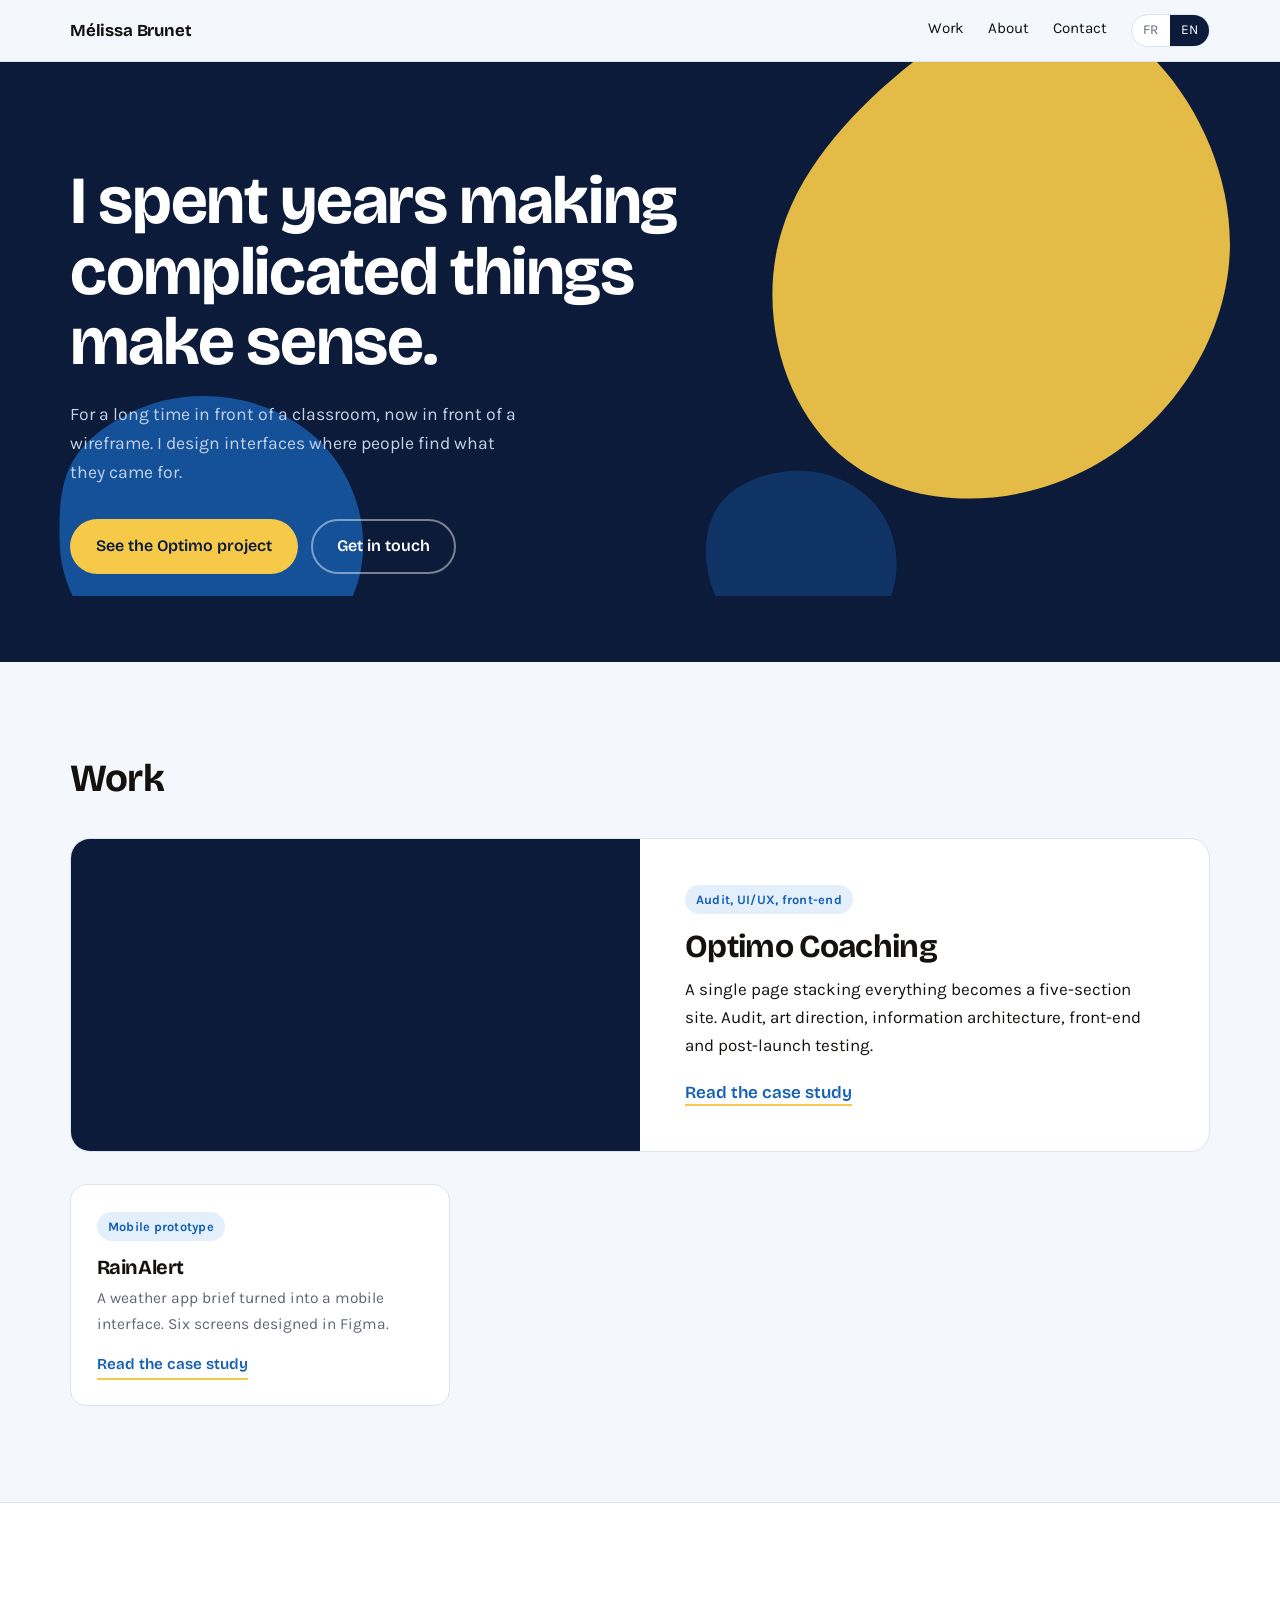
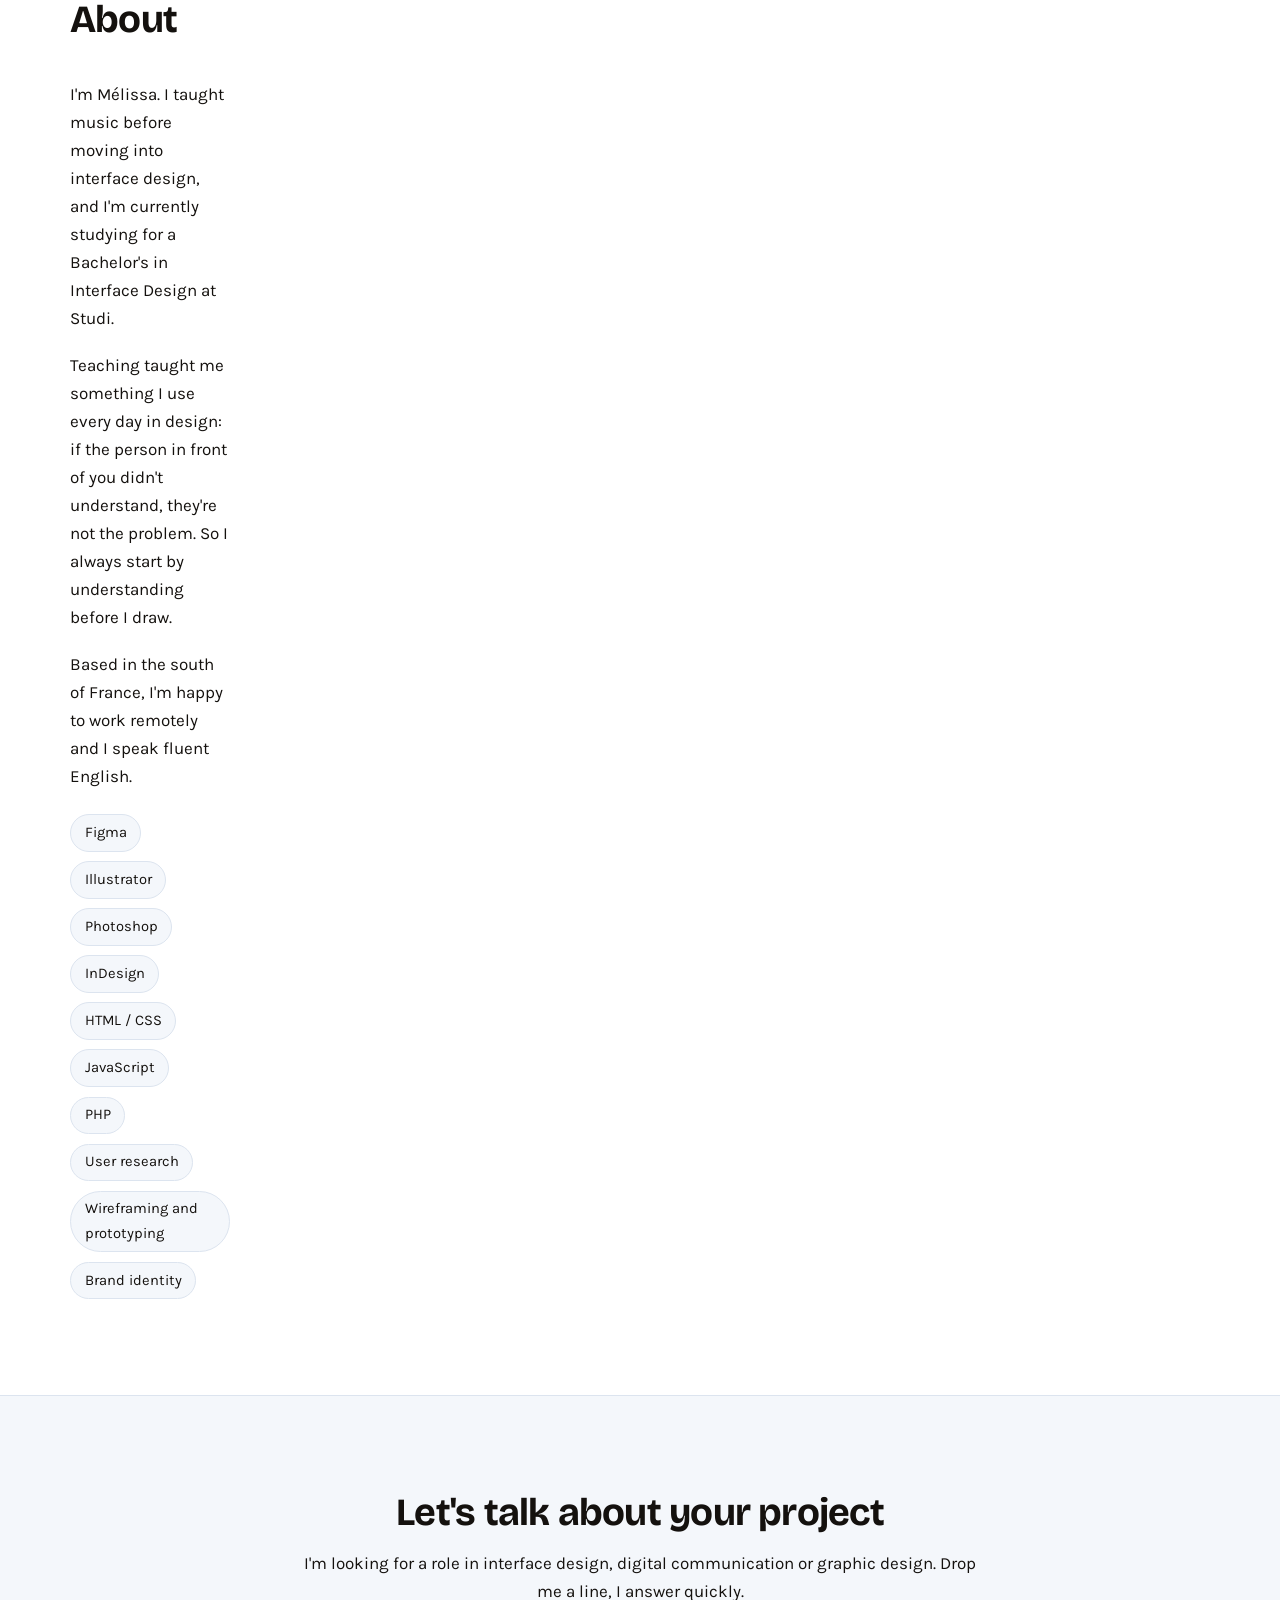
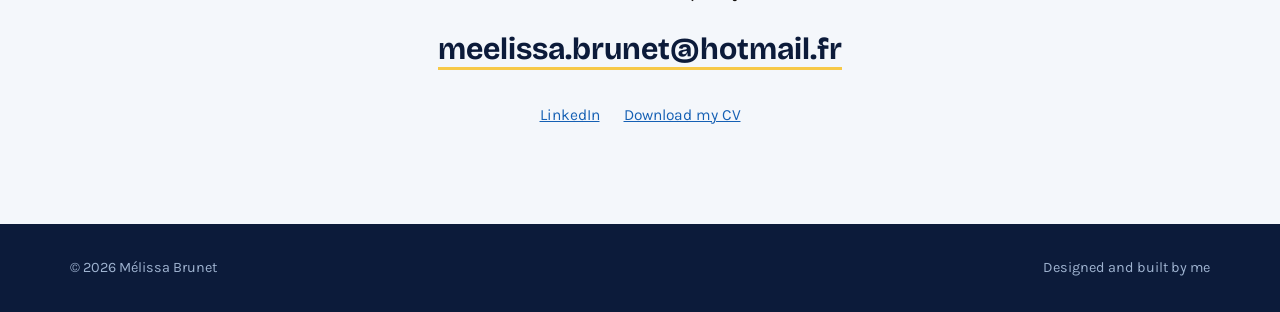
==== index.html @ eacd8da5 "Add files via upload" ====
<!DOCTYPE html>
<html lang="fr">
<head>
<meta charset="utf-8">
<meta name="viewport" content="width=device-width, initial-scale=1">
<title>Mélissa Brunet — Designer d'interfaces</title>
<meta name="description" content="Portfolio de Mélissa Brunet, designer d'interfaces UI/UX basée dans le Var.">
<link rel="preconnect" href="https://fonts.googleapis.com">
<link rel="preconnect" href="https://fonts.gstatic.com" crossorigin>
<link href="https://fonts.googleapis.com/css2?family=Bricolage+Grotesque:opsz,wght@12..96,600;12..96,700&family=Karla:wght@400;600&display=swap" rel="stylesheet">
<link rel="stylesheet" href="style.css">
</head>
<body>

<header class="entete">
  <div class="contenu entete-interieur">
    <a class="marque" href="index.html">Mélissa Brunet</a>
    <nav class="nav">
      <a class="lien-nav" href="#projets" data-fr="Projets" data-en="Work">Projets</a>
      <a class="lien-nav" href="#apropos" data-fr="À propos" data-en="About">À propos</a>
      <a class="lien-nav" href="#contact" data-fr="Contact" data-en="Contact">Contact</a>
      <div class="langue" role="group" aria-label="Langue">
        <button type="button" data-langue="fr" aria-pressed="true">FR</button>
        <button type="button" data-langue="en" aria-pressed="false">EN</button>
      </div>
    </nav>
  </div>
</header>

<main>

  <!-- ACCROCHE -->
  <section class="accroche">
    <svg class="formes" viewBox="0 0 1200 500" preserveAspectRatio="xMidYMid slice" aria-hidden="true">
      <path fill="#F7C948" opacity="0.92" d="M1035 -40c70 40 120 130 118 215 -2 85 -56 165 -130 205 -74 40 -168 40 -228 -6 -60 -46 -86 -138 -62 -216 24 -78 98 -142 158 -184 60 -42 106 -62 144 -14z"/>
      <path fill="#1C7FE8" opacity="0.55" d="M120 330c58 -30 132 -18 176 22 44 40 58 108 30 158 -28 50 -98 82 -158 70 -60 -12 -110 -68 -112 -128 -2 -60 6 -92 64 -122z"/>
      <path fill="#1560B4" opacity="0.35" d="M690 400c40 -26 96 -22 128 12 32 34 30 92 -6 122 -36 30 -96 28 -126 -8 -30 -36 -36 -100 4 -126z"/>
    </svg>

    <div class="contenu accroche-grille">
      <div class="apparition">
        <h1 data-fr="J'ai passé des années à rendre le compliqué compréhensible."
            data-en="I spent years making complicated things make sense.">J'ai passé des années à rendre le compliqué compréhensible.</h1>
        <p data-fr="Longtemps devant une classe, aujourd'hui devant une maquette. Je conçois des interfaces où l'on trouve ce que l'on cherche."
           data-en="For a long time in front of a classroom, now in front of a wireframe. I design interfaces where people find what they came for.">Longtemps devant une classe, aujourd'hui devant une maquette. Je conçois des interfaces où l'on trouve ce que l'on cherche.</p>
        <div class="boutons">
          <a class="bouton bouton-plein" href="optimo.html" data-fr="Voir le projet Optimo" data-en="See the Optimo project">Voir le projet Optimo</a>
          <a class="bouton bouton-contour" href="#contact" data-fr="Me contacter" data-en="Get in touch">Me contacter</a>
        </div>
      </div>

      <!-- Ta photo ou une illustration de toi : images/portrait.png -->
      <div class="portrait">
        <img src="images/portrait.png" alt="Portrait de Mélissa Brunet" onerror="if(!this.dataset.essai){this.dataset.essai=1;this.src=this.src.replace(/\.png$/,'.jpg');}else{this.style.display='none';}">
      </div>
    </div>
  </section>

  <!-- PROJETS -->
  <section class="section" id="projets">
    <div class="contenu">
      <h2 class="section-titre" data-fr="Projets" data-en="Work">Projets</h2>

      <a class="projet-phare" href="optimo.html">
        <div class="projet-visuel">
          <!-- images/optimo-apercu.png -->
          <img src="images/optimo-apercu.png" alt="Aperçu du site Optimo Coaching après refonte" onerror="if(!this.dataset.essai){this.dataset.essai=1;this.src=this.src.replace(/\.png$/,'.jpg');}else{this.style.display='none';}">
        </div>
        <div class="projet-texte">
          <span class="etiquette" data-fr="Audit, UI/UX, intégration" data-en="Audit, UI/UX, front-end">Audit, UI/UX, intégration</span>
          <h3>Optimo Coaching</h3>
          <p data-fr="Une page unique qui empilait tout devient un site en cinq entrées. Audit, direction artistique, arborescence, intégration et test après la mise en ligne."
             data-en="A single page stacking everything becomes a five-section site. Audit, art direction, information architecture, front-end and post-launch testing.">Une page unique qui empilait tout devient un site en cinq entrées. Audit, direction artistique, arborescence, intégration et test après la mise en ligne.</p>
          <span class="lire" data-fr="Lire l'étude de cas" data-en="Read the case study">Lire l'étude de cas</span>
        </div>
      </a>

      <div class="projets-secondaires">
        <a class="projet-petit" href="meteo.html">
          <span class="etiquette" data-fr="Prototype mobile" data-en="Mobile prototype">Prototype mobile</span>
          <h3>RainAlert</h3>
          <p data-fr="Un cahier des charges d'application météo traduit en interface mobile. Six écrans maquetés sur Figma."
             data-en="A weather app brief turned into a mobile interface. Six screens designed in Figma.">Un cahier des charges d'application météo traduit en interface mobile. Six écrans maquetés sur Figma.</p>
          <span class="lire" data-fr="Lire l'étude de cas" data-en="Read the case study">Lire l'étude de cas</span>
        </a>

      </div>
    </div>
  </section>

  <!-- À PROPOS -->
  <section class="section apropos" id="apropos">
    <div class="contenu apropos-grille">
      <img src="images/portrait.png" alt="" onerror="if(!this.dataset.essai){this.dataset.essai=1;this.src=this.src.replace(/\.png$/,'.jpg');}else{this.style.display='none';}">
      <div>
        <h2 class="section-titre" data-fr="À propos" data-en="About">À propos</h2>
        <p data-fr="Je m'appelle Mélissa. J'ai enseigné la musique avant de me tourner vers le design d'interfaces, et je prépare un Bachelor Design d'interfaces chez Studi."
           data-en="I'm Mélissa. I taught music before moving into interface design, and I'm currently studying for a Bachelor's in Interface Design at Studi.">Je m'appelle Mélissa. J'ai enseigné la musique avant de me tourner vers le design d'interfaces, et je prépare un Bachelor Design d'interfaces chez Studi.</p>
        <p data-fr="L'enseignement m'a appris une chose que je retrouve chaque jour en design : si la personne en face n'a pas compris, ce n'est pas elle qui a un problème. Je commence donc toujours par comprendre avant de dessiner."
           data-en="Teaching taught me something I use every day in design: if the person in front of you didn't understand, they're not the problem. So I always start by understanding before I draw.">L'enseignement m'a appris une chose que je retrouve chaque jour en design : si la personne en face n'a pas compris, ce n'est pas elle qui a un problème. Je commence donc toujours par comprendre avant de dessiner.</p>
        <p data-fr="Basée dans le Var, je travaille volontiers à distance et je parle anglais couramment."
           data-en="Based in the south of France, I'm happy to work remotely and I speak fluent English.">Basée dans le Var, je travaille volontiers à distance et je parle anglais couramment.</p>

        <ul class="competences">
          <li>Figma</li>
          <li>Illustrator</li>
          <li>Photoshop</li>
          <li>InDesign</li>
          <li>HTML / CSS</li>
          <li>JavaScript</li>
          <li>PHP</li>
          <li data-fr="Recherche utilisateur" data-en="User research">Recherche utilisateur</li>
          <li data-fr="Wireframing et prototypage" data-en="Wireframing and prototyping">Wireframing et prototypage</li>
          <li data-fr="Identité visuelle" data-en="Brand identity">Identité visuelle</li>
        </ul>
      </div>
    </div>
  </section>

  <!-- CONTACT -->
  <section class="section contact" id="contact">
    <div class="contenu-etroit">
      <h2 class="section-titre" data-fr="Parlons de votre projet" data-en="Let's talk about your project">Parlons de votre projet</h2>
      <p data-fr="Je cherche un poste en design d'interfaces, en communication digitale ou en création graphique. Écrivez-moi, je réponds vite."
         data-en="I'm looking for a role in interface design, digital communication or graphic design. Drop me a line, I answer quickly.">Je cherche un poste en design d'interfaces, en communication digitale ou en création graphique. Écrivez-moi, je réponds vite.</p>
      <p><a class="courriel" href="mailto:meelissa.brunet@hotmail.fr">meelissa.brunet@hotmail.fr</a></p>
      <div class="liens-contact">
        <a href="https://www.linkedin.com/in/melissa-brunet-b403a0109/" target="_blank" rel="noopener">LinkedIn</a>
        <!-- Dépose tes deux CV en PDF à la racine du dossier, nommés exactement :
             cv-melissa-brunet-fr.pdf  et  cv-melissa-brunet-en.pdf -->
        <a href="cv-melissa-brunet-fr.pdf" download
           data-fr="Télécharger mon CV" data-en="Download my CV"
           data-fr-href="cv-melissa-brunet-fr.pdf" data-en-href="cv-melissa-brunet-en.pdf">Télécharger mon CV</a>
      </div>
    </div>
  </section>

</main>

<footer class="pied">
  <div class="contenu">
    <span>© 2026 Mélissa Brunet</span>
    <span data-fr="Conçu et intégré par mes soins" data-en="Designed and built by me">Conçu et intégré par mes soins</span>
  </div>
</footer>

<script src="script.js"></script>
</body>
</html>
---- style.css ----
/* ============================================
   Portfolio Mélissa Brunet
   Palette et styles — modifiable ici uniquement
   ============================================ */

:root {
  --encre:   #0C1B3A;   /* bleu nuit, fond de l'accroche */
  --bleu:    #1C7FE8;   /* bleu vif, liens et accents */
  --bleu-fonce: #1560B4;
  --jaune:   #F7C948;   /* jaune chaud */
  --papier:  #F4F7FB;   /* fond clair légèrement bleuté */
  --blanc:   #FFFFFF;
  --texte:   #14110E;
  --gris:    #5F6672;
  --trait:   #DCE4EF;

  --large: 1140px;
  --etroit: 680px;
}

/* --- Base --- */

*, *::before, *::after { box-sizing: border-box; }

html { scroll-behavior: smooth; }

body {
  margin: 0;
  background: var(--papier);
  color: var(--texte);
  font-family: "Karla", system-ui, -apple-system, sans-serif;
  font-size: 1.0625rem;
  line-height: 1.65;
  -webkit-font-smoothing: antialiased;
}

h1, h2, h3, h4 {
  font-family: "Bricolage Grotesque", Georgia, sans-serif;
  font-weight: 700;
  line-height: 1.05;
  letter-spacing: -0.02em;
  margin: 0;
}

p { margin: 0 0 1.1em; max-width: 68ch; }

a { color: var(--bleu-fonce); }

img { max-width: 100%; display: block; }

:focus-visible {
  outline: 3px solid var(--bleu);
  outline-offset: 3px;
  border-radius: 4px;
}

.contenu {
  width: min(100% - 3rem, var(--large));
  margin-inline: auto;
}

.contenu-etroit {
  width: min(100% - 3rem, var(--etroit));
  margin-inline: auto;
}

/* --- En-tête --- */

.entete {
  position: sticky;
  top: 0;
  z-index: 50;
  background: rgba(244, 247, 251, 0.92);
  backdrop-filter: blur(8px);
  border-bottom: 1px solid var(--trait);
}

.entete-interieur {
  display: flex;
  align-items: center;
  justify-content: space-between;
  gap: 1.5rem;
  padding: 0.9rem 0;
}

.marque {
  font-family: "Bricolage Grotesque", sans-serif;
  font-weight: 700;
  font-size: 1.05rem;
  letter-spacing: -0.01em;
  text-decoration: none;
  color: var(--texte);
}

.nav {
  display: flex;
  align-items: center;
  gap: 1.5rem;
  font-size: 0.95rem;
}

.nav a {
  color: var(--texte);
  text-decoration: none;
  padding-bottom: 2px;
  border-bottom: 2px solid transparent;
}

.nav a:hover { border-bottom-color: var(--jaune); }

.langue {
  display: inline-flex;
  border: 1px solid var(--trait);
  border-radius: 999px;
  overflow: hidden;
  background: var(--blanc);
}

.langue button {
  font: inherit;
  font-size: 0.85rem;
  padding: 0.25rem 0.7rem;
  border: 0;
  background: transparent;
  color: var(--gris);
  cursor: pointer;
}

.langue button[aria-pressed="true"] {
  background: var(--encre);
  color: var(--blanc);
}

/* --- Accroche --- */

.accroche {
  position: relative;
  background: var(--encre);
  color: var(--blanc);
  overflow: hidden;
  padding: clamp(3.5rem, 9vw, 6.5rem) 0 clamp(3.5rem, 8vw, 5.5rem);
}

.accroche-grille {
  position: relative;
  z-index: 2;
  display: grid;
  grid-template-columns: minmax(0, 1.25fr) minmax(0, 0.75fr);
  gap: 3rem;
  align-items: center;
}

.accroche h1 {
  font-size: clamp(2.4rem, 6.2vw, 4.2rem);
  max-width: 16ch;
  margin-bottom: 1.4rem;
}

.accroche p {
  color: #C3D2E8;
  font-size: 1.1rem;
  max-width: 46ch;
}

.formes {
  position: absolute;
  inset: 0;
  z-index: 1;
  pointer-events: none;
}

.portrait {
  position: relative;
  z-index: 3;
  justify-self: center;
  width: min(100%, 300px);
}

.portrait img { border-radius: 50%; }

.boutons {
  display: flex;
  flex-wrap: wrap;
  gap: 0.8rem;
  margin-top: 2rem;
}

.bouton {
  display: inline-block;
  font-family: "Bricolage Grotesque", sans-serif;
  font-weight: 600;
  font-size: 1rem;
  text-decoration: none;
  padding: 0.75rem 1.5rem;
  border-radius: 999px;
  border: 2px solid transparent;
  transition: transform 0.12s ease;
}

.bouton-plein {
  background: var(--jaune);
  color: var(--encre);
}

.bouton-contour {
  border-color: rgba(255, 255, 255, 0.45);
  color: var(--blanc);
}

.bouton:hover { transform: translateY(-2px); }

/* --- Sections --- */

.section { padding: clamp(3.5rem, 8vw, 6rem) 0; }

.section-titre {
  font-size: clamp(1.7rem, 3.5vw, 2.4rem);
  margin-bottom: 2.5rem;
}

/* --- Projets --- */

.projet-phare {
  display: grid;
  grid-template-columns: minmax(0, 1fr) minmax(0, 1fr);
  gap: 0;
  background: var(--blanc);
  border: 1px solid var(--trait);
  border-radius: 20px;
  overflow: hidden;
  text-decoration: none;
  color: inherit;
  margin-bottom: 2rem;
}

.projet-phare:hover { border-color: var(--bleu); }

.projet-visuel {
  background: var(--encre);
  min-height: 280px;
  display: flex;
  align-items: center;
  justify-content: center;
}

.projet-visuel img {
  width: 100%;
  height: 100%;
  object-fit: cover;
}

.projet-texte { padding: clamp(1.8rem, 4vw, 2.8rem); }

.projet-texte h3 {
  font-size: clamp(1.5rem, 3vw, 2rem);
  margin-bottom: 0.7rem;
}

.etiquette {
  display: inline-block;
  font-size: 0.8rem;
  font-weight: 700;
  letter-spacing: 0.02em;
  color: var(--bleu-fonce);
  background: #E4EFFC;
  padding: 0.25rem 0.7rem;
  border-radius: 999px;
  margin-bottom: 1rem;
}

.lire {
  font-family: "Bricolage Grotesque", sans-serif;
  font-weight: 600;
  color: var(--bleu-fonce);
  border-bottom: 2px solid var(--jaune);
  padding-bottom: 1px;
}

.projets-secondaires {
  display: grid;
  grid-template-columns: repeat(auto-fit, minmax(260px, 380px));
  justify-content: start;
  gap: 1.5rem;
}

.projet-petit {
  background: var(--blanc);
  border: 1px solid var(--trait);
  border-radius: 16px;
  padding: 1.6rem;
}

a.projet-petit { text-decoration: none; color: inherit; display: block; }
a.projet-petit:hover { border-color: var(--bleu); }

.projet-petit .lire { display: inline-block; margin-top: 0.9rem; font-size: 0.95rem; }

.projet-petit h3 {
  font-size: 1.25rem;
  margin-bottom: 0.5rem;
}

.projet-petit p {
  font-size: 0.97rem;
  color: var(--gris);
  margin-bottom: 0;
}

/* --- À propos --- */

.apropos {
  background: var(--blanc);
  border-top: 1px solid var(--trait);
  border-bottom: 1px solid var(--trait);
}

.apropos-grille {
  display: grid;
  grid-template-columns: 160px minmax(0, 1fr);
  gap: 2.5rem;
  align-items: start;
}

.apropos-grille img { border-radius: 50%; }

/* --- Compétences --- */

.competences {
  display: flex;
  flex-wrap: wrap;
  gap: 0.6rem;
  padding: 0;
  margin: 1.5rem 0 0;
  list-style: none;
}

.competences li {
  font-size: 0.92rem;
  background: var(--papier);
  border: 1px solid var(--trait);
  border-radius: 999px;
  padding: 0.35rem 0.85rem;
}

/* --- Contact --- */

.contact { text-align: center; }

.contact h2 { margin-bottom: 1rem; }

.contact p { margin-inline: auto; }

.courriel {
  font-family: "Bricolage Grotesque", sans-serif;
  font-size: clamp(1.2rem, 3.5vw, 1.9rem);
  font-weight: 700;
  color: var(--encre);
  text-decoration: none;
  border-bottom: 3px solid var(--jaune);
}

.liens-contact {
  display: flex;
  justify-content: center;
  gap: 1.5rem;
  margin-top: 1.8rem;
  font-size: 0.97rem;
}

/* --- Pied de page --- */

.pied {
  background: var(--encre);
  color: #9FB3D0;
  font-size: 0.9rem;
  padding: 2rem 0;
}

.pied .contenu {
  display: flex;
  flex-wrap: wrap;
  justify-content: space-between;
  gap: 1rem;
}

.pied a { color: #C3D2E8; }

/* ============================================
   Page d'étude de cas
   ============================================ */

.cas-entete {
  background: var(--encre);
  color: var(--blanc);
  padding: clamp(3rem, 7vw, 5rem) 0;
}

.cas-entete h1 {
  font-size: clamp(2rem, 5vw, 3.2rem);
  max-width: 20ch;
  margin-bottom: 1.2rem;
}

.cas-entete p { color: #C3D2E8; }

.fiche {
  display: grid;
  grid-template-columns: repeat(auto-fit, minmax(160px, 1fr));
  gap: 1.5rem;
  margin-top: 2.5rem;
  padding-top: 2rem;
  border-top: 1px solid rgba(255, 255, 255, 0.18);
}

.fiche div { font-size: 0.95rem; }

.fiche dt {
  color: var(--jaune);
  font-weight: 700;
  margin-bottom: 0.2rem;
}

.fiche dd { margin: 0; color: var(--blanc); }

.cas-corps { padding: clamp(3rem, 7vw, 5rem) 0; }

.cas-corps h2 {
  font-size: clamp(1.5rem, 3.2vw, 2.1rem);
  margin: 3rem 0 1.2rem;
}

.cas-corps h2:first-child { margin-top: 0; }

.cas-corps h3 {
  font-size: 1.2rem;
  margin: 2rem 0 0.7rem;
}

.cas-corps ul { max-width: 68ch; padding-left: 1.2rem; }

.cas-corps li { margin-bottom: 0.5rem; }

.avant-apres {
  display: grid;
  grid-template-columns: repeat(auto-fit, minmax(280px, 1fr));
  gap: 1.5rem;
  margin: 2rem 0;
}

.avant-apres figure { margin: 0; }

.avant-apres img {
  width: 100%;
  border: 1px solid var(--trait);
  border-radius: 12px;
  background: var(--blanc);
}

.avant-apres figcaption {
  font-size: 0.9rem;
  color: var(--gris);
  margin-top: 0.6rem;
}

.encadre {
  background: var(--blanc);
  border-left: 4px solid var(--jaune);
  border-radius: 0 12px 12px 0;
  padding: 1.4rem 1.6rem;
  margin: 2rem 0;
}

.encadre p:last-child { margin-bottom: 0; }

.note {
  font-size: 0.92rem;
  color: var(--gris);
  font-style: italic;
}

.retour {
  display: inline-block;
  margin-top: 3rem;
  font-family: "Bricolage Grotesque", sans-serif;
  font-weight: 600;
  color: var(--bleu-fonce);
  text-decoration: none;
  border-bottom: 2px solid var(--jaune);
}

/* --- Apparition à l'ouverture --- */

.apparition {
  animation: monter 0.7s cubic-bezier(0.22, 1, 0.36, 1) both;
}

@keyframes monter {
  from { opacity: 0; transform: translateY(18px); }
  to   { opacity: 1; transform: none; }
}

/* --- Mobile --- */

@media (max-width: 820px) {
  .accroche-grille { grid-template-columns: 1fr; gap: 2rem; }
  .portrait { width: min(60%, 220px); justify-self: start; }
  .projet-phare { grid-template-columns: 1fr; }
  .projet-visuel { min-height: 200px; }
  .apropos-grille { grid-template-columns: 1fr; gap: 1.5rem; }
  .apropos-grille img { width: 130px; }
  .nav { gap: 1rem; font-size: 0.9rem; }
}

@media (max-width: 520px) {
  .nav .lien-nav { display: none; }
}

@media (prefers-reduced-motion: reduce) {
  html { scroll-behavior: auto; }
  .apparition { animation: none; }
  .bouton:hover { transform: none; }
}

/* --- Écrans d'application --- */

.ecrans {
  display: grid;
  grid-template-columns: repeat(auto-fit, minmax(200px, 1fr));
  gap: 1.5rem;
  margin: 2rem 0 2.5rem;
}

.ecrans figure { margin: 0; }

.ecrans img {
  width: 100%;
  border: 1px solid var(--trait);
  border-radius: 14px;
  background: var(--blanc);
}

.ecrans figcaption {
  font-size: 0.88rem;
  color: var(--gris);
  margin-top: 0.6rem;
}

/* --- Prototype Figma intégré --- */

.figma {
  margin: 2rem 0 2.5rem;
}

.figma iframe {
  width: 100%;
  height: 620px;
  border: 1px solid var(--trait);
  border-radius: 14px;
  background: var(--blanc);
  display: block;
}

.figma figcaption {
  font-size: 0.88rem;
  color: var(--gris);
  margin-top: 0.7rem;
}

@media (max-width: 640px) {
  .figma iframe { height: 460px; }
}
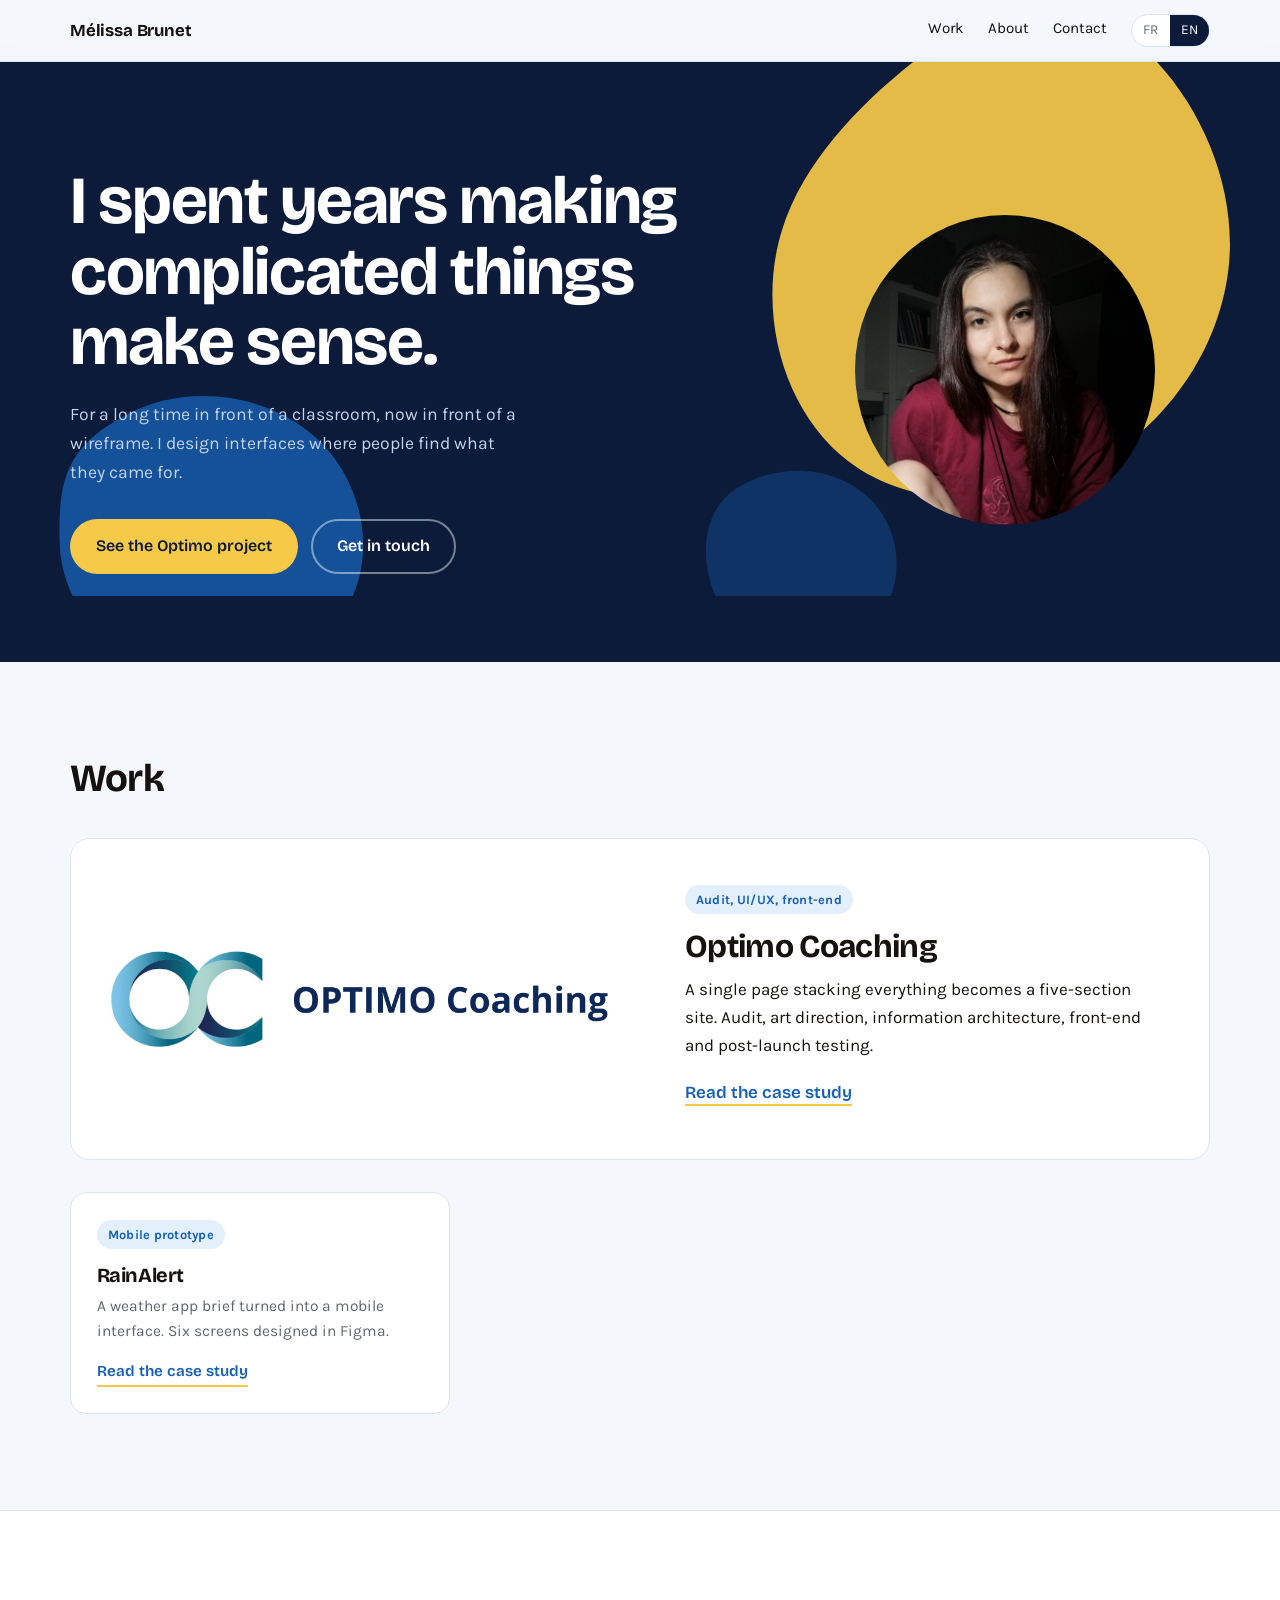
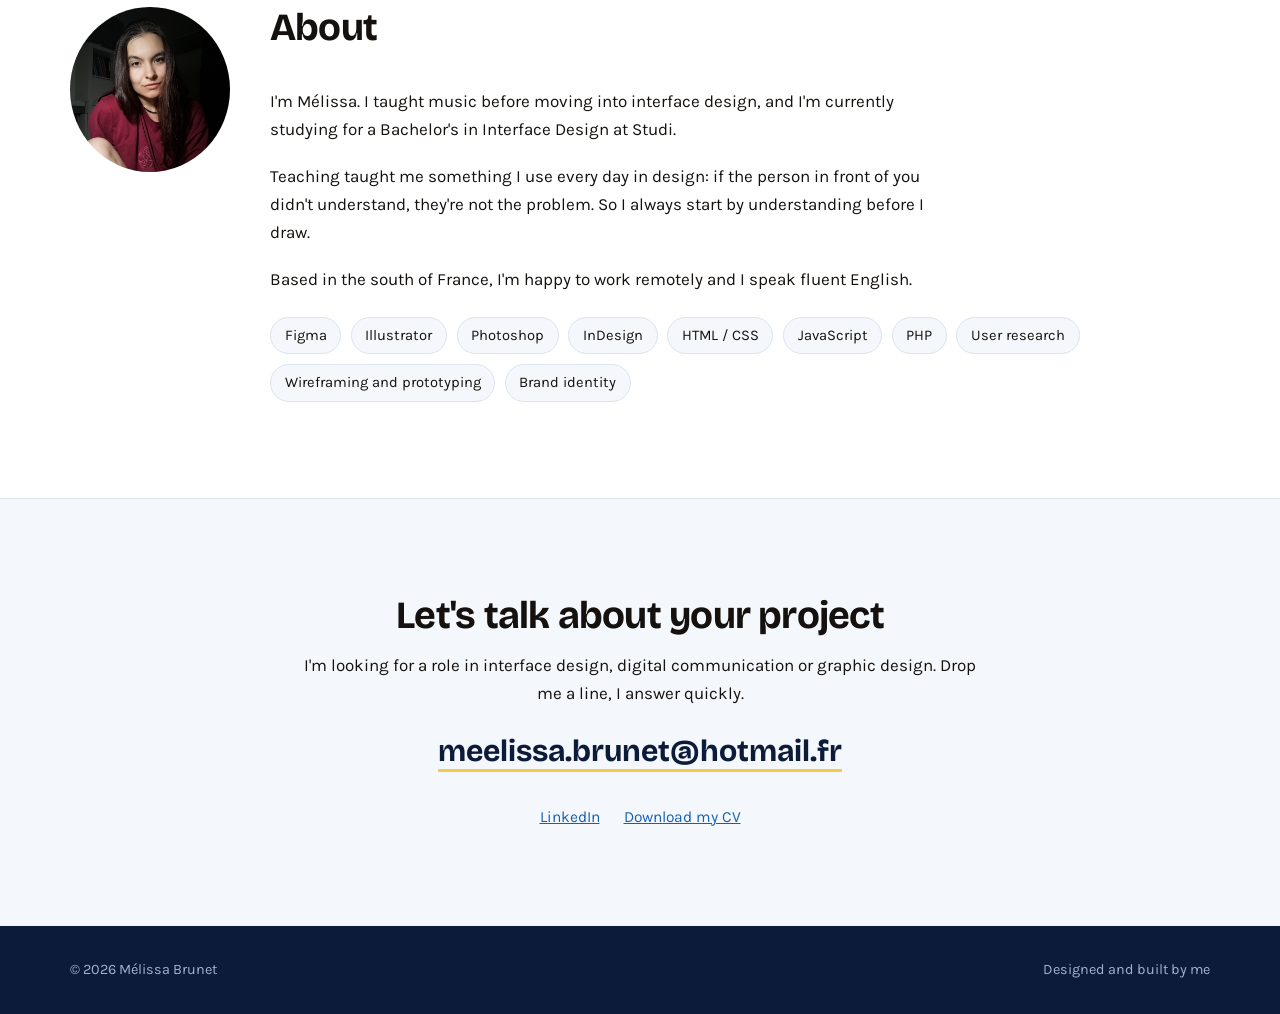
==== commit 9f75aa43: "Update index.html" ====
--- a/index.html
+++ b/index.html
@@ -3,7 +3,7 @@
 <head>
 <meta charset="utf-8">
 <meta name="viewport" content="width=device-width, initial-scale=1">
-<title>Mélissa Brunet — Designer d'interfaces</title>
+<title>Mélissa Brunet - Designer d'interfaces</title>
 <meta name="description" content="Portfolio de Mélissa Brunet, designer d'interfaces UI/UX basée dans le Var.">
 <link rel="preconnect" href="https://fonts.googleapis.com">
 <link rel="preconnect" href="https://fonts.gstatic.com" crossorigin>
